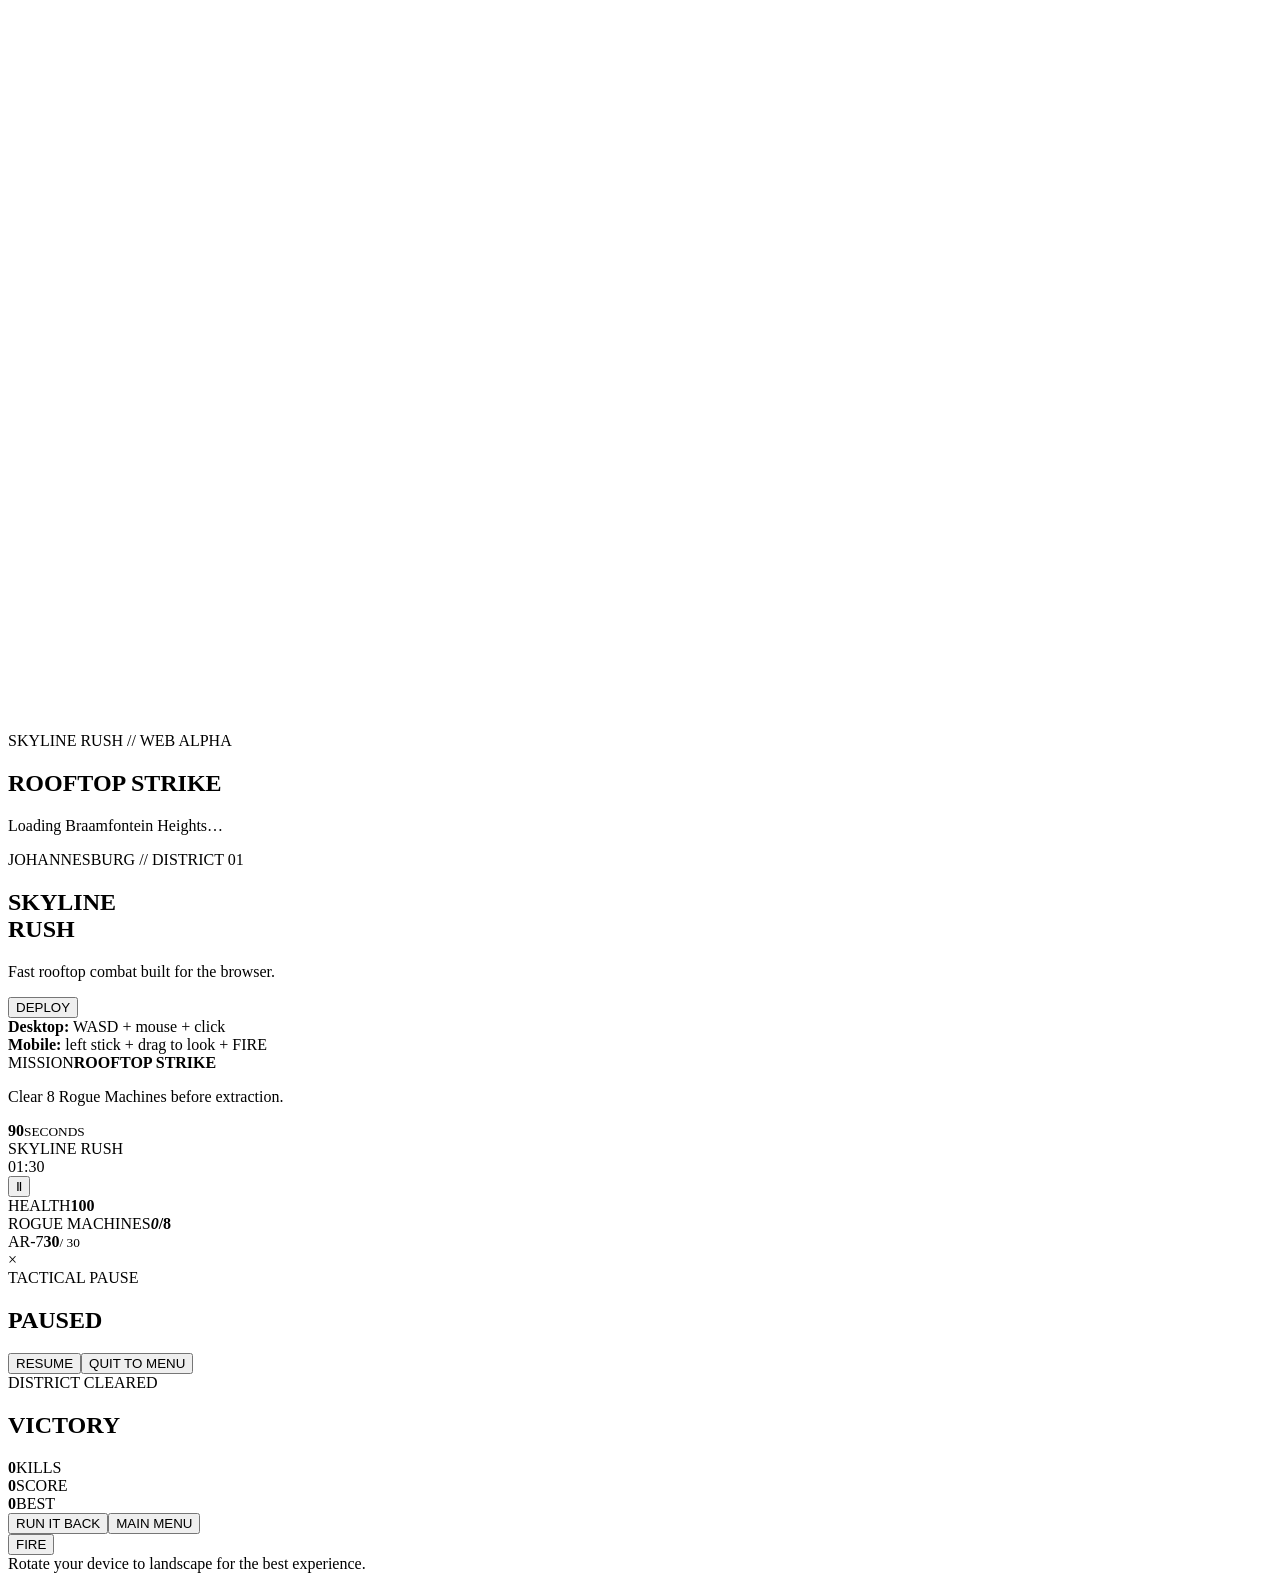
==== web/poki/index.html @ a9343906 "Add playable Skyline Rush Poki shell" ====
<!doctype html>
<html lang="en">
<head>
  <meta charset="utf-8">
  <meta name="viewport" content="width=device-width,initial-scale=1,maximum-scale=1,user-scalable=no,viewport-fit=cover">
  <meta name="theme-color" content="#071017">
  <title>Skyline Rush: Rooftop Strike</title>
  <link rel="stylesheet" href="./style.css">
  <script src="https://game-cdn.poki.com/scripts/v2/poki-sdk.js"></script>
</head>
<body>
<main id="shell">
  <canvas id="game" width="1280" height="720"></canvas>

  <section id="loading" class="screen active"><div class="card">
    <div class="eyebrow">SKYLINE RUSH // WEB ALPHA</div>
    <h1>ROOFTOP STRIKE</h1><p>Loading Braamfontein Heights…</p>
    <div class="loadbar"><i id="loadFill"></i></div>
  </div></section>

  <section id="menu" class="screen">
    <div class="hero">
      <div class="eyebrow">JOHANNESBURG // DISTRICT 01</div>
      <h1>SKYLINE<br><span>RUSH</span></h1>
      <p class="tag">Fast rooftop combat built for the browser.</p>
      <button id="startBtn" class="primary">DEPLOY</button>
      <div class="controls-note"><strong>Desktop:</strong> WASD + mouse + click<br><strong>Mobile:</strong> left stick + drag to look + FIRE</div>
    </div>
    <aside class="mission"><span>MISSION</span><strong>ROOFTOP STRIKE</strong><p>Clear 8 Rogue Machines before extraction.</p><div class="stat"><b>90</b><small>SECONDS</small></div></aside>
  </section>

  <section id="hud" class="hud">
    <div class="topbar"><div class="brand">SKYLINE RUSH</div><div id="timer">01:30</div><button id="pauseBtn" class="icon-btn">Ⅱ</button></div>
    <div class="health"><span>HEALTH</span><b id="healthText">100</b><i><em id="healthFill"></em></i></div>
    <div class="mission-mini"><span>ROGUE MACHINES</span><b><i id="kills">0</i>/8</b></div>
    <div class="ammo"><span>AR-7</span><b id="ammo">30</b><small>/ 30</small></div>
    <div class="crosshair"><i></i><i></i><i></i><i></i></div>
    <div id="hitmarker" class="hitmarker">×</div>
    <div id="damageFlash" class="damage-flash"></div>
  </section>

  <section id="pause" class="screen compact"><div class="card">
    <div class="eyebrow">TACTICAL PAUSE</div><h2>PAUSED</h2>
    <button id="resumeBtn" class="primary">RESUME</button><button id="quitBtn" class="secondary">QUIT TO MENU</button>
  </div></section>

  <section id="result" class="screen compact"><div class="card result-card">
    <div id="resultEyebrow" class="eyebrow">DISTRICT CLEARED</div><h2 id="resultTitle">VICTORY</h2>
    <div class="result-grid"><div><b id="resultKills">0</b><span>KILLS</span></div><div><b id="resultScore">0</b><span>SCORE</span></div><div><b id="bestScore">0</b><span>BEST</span></div></div>
    <button id="retryBtn" class="primary">RUN IT BACK</button><button id="resultMenuBtn" class="secondary">MAIN MENU</button>
  </div></section>

  <div id="mobileControls"><div id="stickZone"><div id="stick"><i></i></div></div><div id="lookZone"></div><button id="fireBtn">FIRE</button></div>
  <div id="rotateHint">Rotate your device to landscape for the best experience.</div>
</main>
<script src="./game.js"></script>
</body>
</html>
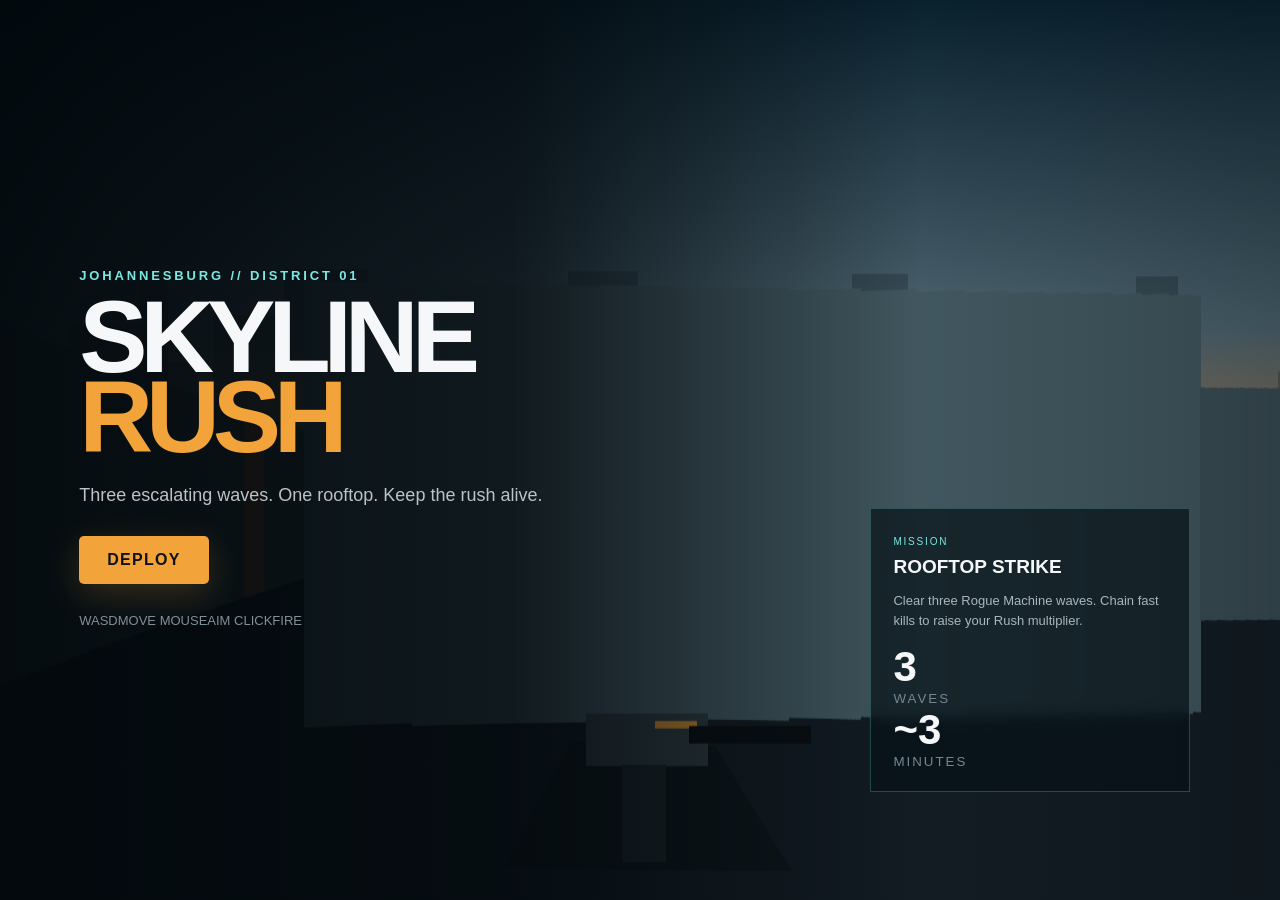
==== commit 1c555a60: "Polish Poki session loop and rewarded-revive UI" ====
--- a/web/poki/index.html
+++ b/web/poki/index.html
@@ -10,7 +10,7 @@
 </head>
 <body>
 <main id="shell">
-  <canvas id="game" width="1280" height="720"></canvas>
+  <canvas id="game" width="1280" height="720" aria-label="Skyline Rush game view"></canvas>
 
   <section id="loading" class="screen active"><div class="card">
     <div class="eyebrow">SKYLINE RUSH // WEB ALPHA</div>
@@ -22,21 +22,31 @@
     <div class="hero">
       <div class="eyebrow">JOHANNESBURG // DISTRICT 01</div>
       <h1>SKYLINE<br><span>RUSH</span></h1>
-      <p class="tag">Fast rooftop combat built for the browser.</p>
+      <p class="tag">Three escalating waves. One rooftop. Keep the rush alive.</p>
       <button id="startBtn" class="primary">DEPLOY</button>
-      <div class="controls-note"><strong>Desktop:</strong> WASD + mouse + click<br><strong>Mobile:</strong> left stick + drag to look + FIRE</div>
+      <div id="controlGuide" class="controls-note">
+        <span class="control-chip">WASD</span><span>MOVE</span>
+        <span class="control-chip">MOUSE</span><span>AIM</span>
+        <span class="control-chip">CLICK</span><span>FIRE</span>
+      </div>
     </div>
-    <aside class="mission"><span>MISSION</span><strong>ROOFTOP STRIKE</strong><p>Clear 8 Rogue Machines before extraction.</p><div class="stat"><b>90</b><small>SECONDS</small></div></aside>
+    <aside class="mission">
+      <span>MISSION</span><strong>ROOFTOP STRIKE</strong>
+      <p>Clear three Rogue Machine waves. Chain fast kills to raise your Rush multiplier.</p>
+      <div class="mission-row"><div class="stat"><b>3</b><small>WAVES</small></div><div class="stat"><b>~3</b><small>MINUTES</small></div></div>
+    </aside>
   </section>
 
   <section id="hud" class="hud">
-    <div class="topbar"><div class="brand">SKYLINE RUSH</div><div id="timer">01:30</div><button id="pauseBtn" class="icon-btn">Ⅱ</button></div>
+    <div class="topbar"><div class="brand">SKYLINE RUSH</div><div class="wave-label">WAVE <b id="wave">1</b>/3</div><div id="timer">00:45</div><button id="pauseBtn" class="icon-btn" aria-label="Pause">Ⅱ</button></div>
     <div class="health"><span>HEALTH</span><b id="healthText">100</b><i><em id="healthFill"></em></i></div>
-    <div class="mission-mini"><span>ROGUE MACHINES</span><b><i id="kills">0</i>/8</b></div>
+    <div class="mission-mini"><span>ROGUE MACHINES</span><b><i id="kills">0</i>/<i id="targets">5</i></b><em id="rush">RUSH x1</em></div>
     <div class="ammo"><span>AR-7</span><b id="ammo">30</b><small>/ 30</small></div>
     <div class="crosshair"><i></i><i></i><i></i><i></i></div>
     <div id="hitmarker" class="hitmarker">×</div>
     <div id="damageFlash" class="damage-flash"></div>
+    <div id="waveBanner" class="wave-banner">WAVE 2</div>
+    <div id="tutorial" class="tutorial">MOVE • AIM • FIRE • KEEP THE RUSH ALIVE</div>
   </section>
 
   <section id="pause" class="screen compact"><div class="card">
@@ -47,11 +57,12 @@
   <section id="result" class="screen compact"><div class="card result-card">
     <div id="resultEyebrow" class="eyebrow">DISTRICT CLEARED</div><h2 id="resultTitle">VICTORY</h2>
     <div class="result-grid"><div><b id="resultKills">0</b><span>KILLS</span></div><div><b id="resultScore">0</b><span>SCORE</span></div><div><b id="bestScore">0</b><span>BEST</span></div></div>
-    <button id="retryBtn" class="primary">RUN IT BACK</button><button id="resultMenuBtn" class="secondary">MAIN MENU</button>
+    <p id="resultNote" class="result-note"></p>
+    <div class="result-actions"><button id="retryBtn" class="primary">RUN IT BACK</button><button id="rewardBtn" class="reward">🎬 REVIVE</button><button id="resultMenuBtn" class="secondary">MAIN MENU</button></div>
   </div></section>
 
-  <div id="mobileControls"><div id="stickZone"><div id="stick"><i></i></div></div><div id="lookZone"></div><button id="fireBtn">FIRE</button></div>
-  <div id="rotateHint">Rotate your device to landscape for the best experience.</div>
+  <div id="mobileControls"><div id="stickZone"><div id="stick"><i></i></div></div><div id="lookZone"></div><button id="reloadBtn">R</button><button id="fireBtn">FIRE</button></div>
+  <div id="rotateHint">Rotate your device to landscape to deploy.</div>
 </main>
 <script src="./game.js"></script>
 </body>
--- a/web/poki/style.css
+++ b/web/poki/style.css
@@ -0,0 +1 @@
+*{box-sizing:border-box}html,body{margin:0;width:100%;height:100%;overflow:hidden;background:#030608;color:#f5f7f8;font-family:Arial,Helvetica,sans-serif;touch-action:none}button{font:inherit}#shell{position:fixed;inset:0;overflow:hidden;background:#05090c}#game{position:absolute;inset:0;width:100%;height:100%;display:block;background:#071016}.screen{position:absolute;inset:0;display:none;z-index:20;background:linear-gradient(90deg,rgba(2,8,12,.96) 0%,rgba(2,8,12,.82) 40%,rgba(2,8,12,.18) 72%,rgba(2,8,12,.35) 100%);padding:max(26px,env(safe-area-inset-top)) max(28px,env(safe-area-inset-right)) max(26px,env(safe-area-inset-bottom)) max(28px,env(safe-area-inset-left));align-items:center}.screen.active{display:flex}.screen.compact{justify-content:center;background:rgba(3,8,11,.8);backdrop-filter:blur(10px)}.hero{max-width:620px;margin-left:4vw}.eyebrow{font-size:13px;letter-spacing:.22em;color:#7ae9e2;font-weight:800;margin-bottom:14px}.hero h1{font-size:clamp(54px,8vw,112px);line-height:.78;margin:0;letter-spacing:-.07em}.hero h1 span{color:#f2a33a}.tag{font-size:18px;color:#b8c3ca;margin:28px 0 30px}.primary,.secondary{border:0;border-radius:5px;padding:15px 28px;font-weight:900;letter-spacing:.08em;cursor:pointer}.primary{background:#f2a33a;color:#101214;box-shadow:0 10px 34px rgba(242,163,58,.2)}.secondary{background:#15232a;color:#dbe5e9;margin-left:10px}.controls-note{margin-top:26px;color:#7f9099;font-size:13px;line-height:1.7}.mission{position:absolute;right:7vw;bottom:12vh;width:min(320px,34vw);padding:22px;border:1px solid rgba(122,233,226,.25);background:rgba(7,18,24,.7);backdrop-filter:blur(7px)}.mission>span,.health span,.mission-mini span,.ammo span{font-size:10px;letter-spacing:.18em;color:#7ae9e2}.mission strong{display:block;font-size:19px;margin:7px 0}.mission p{color:#a9b6bd;font-size:13px;line-height:1.5}.stat b{font-size:42px}.stat small{display:block;color:#768791;letter-spacing:.15em}.card{min-width:min(520px,88vw);padding:32px;border:1px solid rgba(122,233,226,.24);background:rgba(5,13,18,.93);box-shadow:0 24px 70px rgba(0,0,0,.35)}.card h1,.card h2{margin:0 0 18px;font-size:48px}.loadbar{height:4px;background:#16242b;overflow:hidden}.loadbar i{display:block;height:100%;width:0;background:#f2a33a;transition:width .2s}.hud{display:none;position:absolute;inset:0;z-index:10;pointer-events:none}.hud.active{display:block}.topbar{position:absolute;left:24px;right:24px;top:max(16px,env(safe-area-inset-top));display:flex;justify-content:center;align-items:center}.brand{position:absolute;left:0;font-weight:900;letter-spacing:.13em;font-size:13px}.topbar #timer{font-size:26px;font-weight:900}.icon-btn{pointer-events:auto;position:absolute;right:0;width:42px;height:42px;border:1px solid rgba(255,255,255,.15);background:rgba(4,9,12,.55);color:#fff;border-radius:50%}.health{position:absolute;left:24px;bottom:max(24px,env(safe-area-inset-bottom));width:210px}.health b{font-size:32px;margin-left:8px}.health>i{display:block;height:5px;background:rgba(255,255,255,.14);margin-top:6px}.health em{display:block;height:100%;width:100%;background:#7ae9e2}.mission-mini{position:absolute;right:24px;top:76px;text-align:right}.mission-mini b{display:block;font-size:24px;margin-top:4px}.ammo{position:absolute;right:24px;bottom:max(24px,env(safe-area-inset-bottom));text-align:right}.ammo b{display:inline-block;font-size:44px;margin-left:10px}.ammo small{color:#8a99a1}.crosshair{position:absolute;left:50%;top:50%;width:34px;height:34px;transform:translate(-50%,-50%)}.crosshair i{position:absolute;background:rgba(255,255,255,.9)}.crosshair i:nth-child(1){width:8px;height:2px;left:0;top:16px}.crosshair i:nth-child(2){width:8px;height:2px;right:0;top:16px}.crosshair i:nth-child(3){width:2px;height:8px;left:16px;top:0}.crosshair i:nth-child(4){width:2px;height:8px;left:16px;bottom:0}.hitmarker{position:absolute;left:50%;top:50%;transform:translate(-50%,-50%);font-size:46px;opacity:0}.hitmarker.show{opacity:1}.damage-flash{position:absolute;inset:0;background:radial-gradient(circle,transparent 40%,rgba(232,49,49,.58));opacity:0}.damage-flash.show{opacity:1}.result-grid{display:grid;grid-template-columns:repeat(3,1fr);gap:10px;margin:20px 0 28px}.result-grid div{padding:18px;background:#0d181e}.result-grid b{display:block;font-size:30px}.result-grid span{font-size:9px;letter-spacing:.16em;color:#7f9099}#mobileControls{display:none;position:absolute;inset:0;z-index:12;pointer-events:none}#stickZone{pointer-events:auto;position:absolute;left:max(20px,env(safe-area-inset-left));bottom:max(28px,env(safe-area-inset-bottom));width:170px;height:170px}#stick{position:absolute;width:112px;height:112px;border-radius:50%;border:2px solid rgba(255,255,255,.18);background:rgba(5,12,16,.28);left:29px;top:29px}#stick i{position:absolute;width:48px;height:48px;border-radius:50%;background:rgba(122,233,226,.34);border:1px solid rgba(122,233,226,.65);left:31px;top:31px}#lookZone{pointer-events:auto;position:absolute;right:0;top:64px;bottom:0;width:55%}#fireBtn{pointer-events:auto;position:absolute;right:max(26px,env(safe-area-inset-right));bottom:max(34px,env(safe-area-inset-bottom));width:92px;height:92px;border-radius:50%;border:2px solid rgba(242,163,58,.8);background:rgba(242,163,58,.24);color:#fff;font-weight:900}#rotateHint{display:none;position:absolute;inset:0;z-index:80;background:#061016;align-items:center;justify-content:center;text-align:center;padding:30px;font-weight:800}@media(pointer:coarse){#mobileControls.active{display:block}.controls-note{display:none}.mission{right:4vw;bottom:7vh}}@media(max-width:760px){.mission{display:none}.hero h1{font-size:64px}.hero{max-width:78vw}.card{padding:24px}.card h2{font-size:38px}}@media(orientation:portrait) and (max-width:900px){#rotateHint{display:flex}}
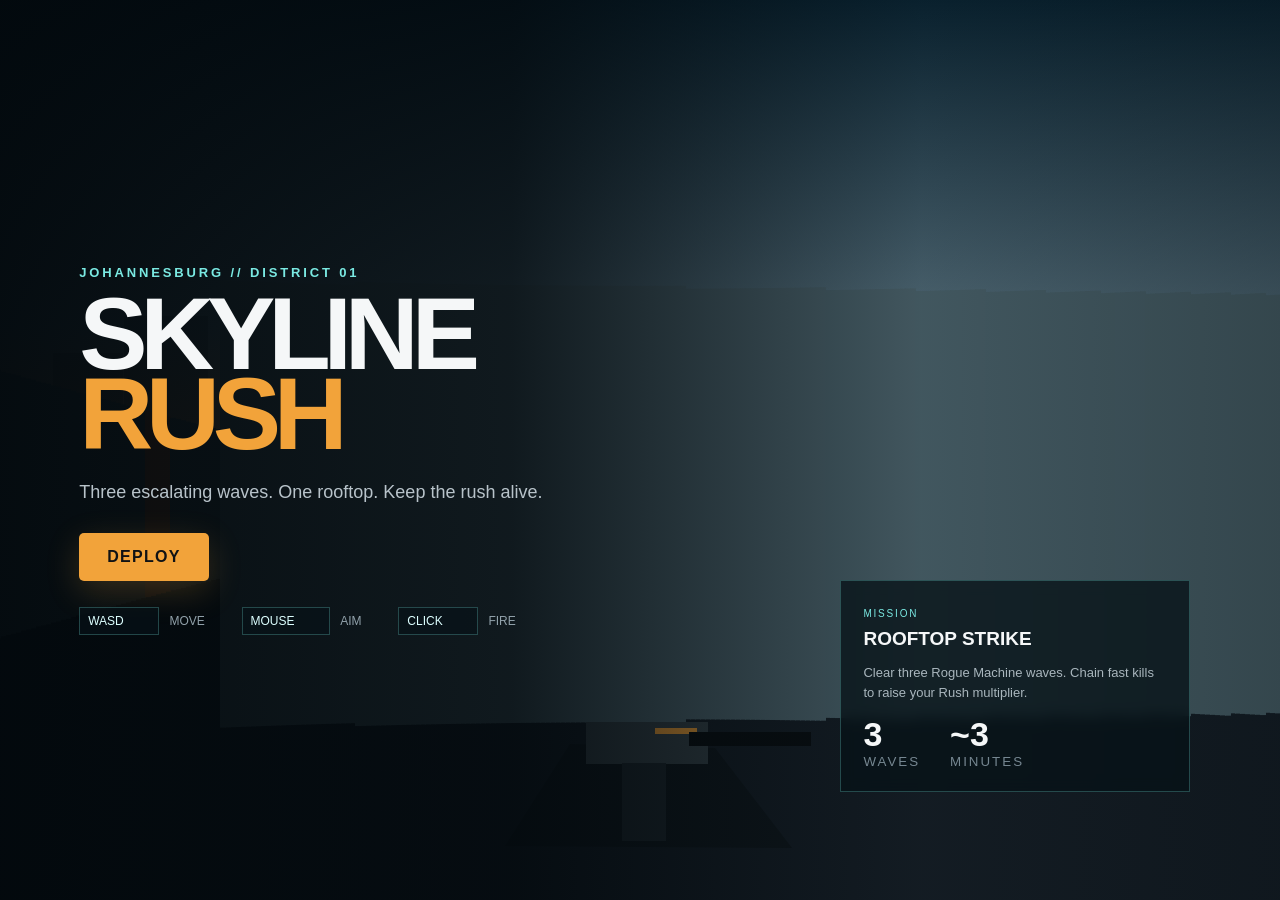
==== commit 8a64685d: "Add Poki operation streak result hook" ====
--- a/web/poki/index.html
+++ b/web/poki/index.html
@@ -56,9 +56,9 @@
 
   <section id="result" class="screen compact"><div class="card result-card">
     <div id="resultEyebrow" class="eyebrow">DISTRICT CLEARED</div><h2 id="resultTitle">VICTORY</h2>
-    <div class="result-grid"><div><b id="resultKills">0</b><span>KILLS</span></div><div><b id="resultScore">0</b><span>SCORE</span></div><div><b id="bestScore">0</b><span>BEST</span></div></div>
+    <div class="result-grid"><div><b id="resultKills">0</b><span>KILLS</span></div><div><b id="resultScore">0</b><span>SCORE</span></div><div><b id="contractStreak">0</b><span>STREAK</span></div><div><b id="bestScore">0</b><span>BEST</span></div></div>
     <p id="resultNote" class="result-note"></p>
-    <div class="result-actions"><button id="retryBtn" class="primary">RUN IT BACK</button><button id="rewardBtn" class="reward">🎬 REVIVE</button><button id="resultMenuBtn" class="secondary">MAIN MENU</button></div>
+    <div class="result-actions"><button id="retryBtn" class="primary">CONTINUE OPERATION</button><button id="rewardBtn" class="reward">🎬 REVIVE</button><button id="resultMenuBtn" class="secondary">MAIN MENU</button></div>
   </div></section>
 
   <div id="mobileControls"><div id="stickZone"><div id="stick"><i></i></div></div><div id="lookZone"></div><button id="reloadBtn">R</button><button id="fireBtn">FIRE</button></div>
--- a/web/poki/style.css
+++ b/web/poki/style.css
@@ -1 +1,4 @@
-*{box-sizing:border-box}html,body{margin:0;width:100%;height:100%;overflow:hidden;background:#030608;color:#f5f7f8;font-family:Arial,Helvetica,sans-serif;touch-action:none}button{font:inherit}#shell{position:fixed;inset:0;overflow:hidden;background:#05090c}#game{position:absolute;inset:0;width:100%;height:100%;display:block;background:#071016}.screen{position:absolute;inset:0;display:none;z-index:20;background:linear-gradient(90deg,rgba(2,8,12,.96) 0%,rgba(2,8,12,.82) 40%,rgba(2,8,12,.18) 72%,rgba(2,8,12,.35) 100%);padding:max(26px,env(safe-area-inset-top)) max(28px,env(safe-area-inset-right)) max(26px,env(safe-area-inset-bottom)) max(28px,env(safe-area-inset-left));align-items:center}.screen.active{display:flex}.screen.compact{justify-content:center;background:rgba(3,8,11,.8);backdrop-filter:blur(10px)}.hero{max-width:620px;margin-left:4vw}.eyebrow{font-size:13px;letter-spacing:.22em;color:#7ae9e2;font-weight:800;margin-bottom:14px}.hero h1{font-size:clamp(54px,8vw,112px);line-height:.78;margin:0;letter-spacing:-.07em}.hero h1 span{color:#f2a33a}.tag{font-size:18px;color:#b8c3ca;margin:28px 0 30px}.primary,.secondary{border:0;border-radius:5px;padding:15px 28px;font-weight:900;letter-spacing:.08em;cursor:pointer}.primary{background:#f2a33a;color:#101214;box-shadow:0 10px 34px rgba(242,163,58,.2)}.secondary{background:#15232a;color:#dbe5e9;margin-left:10px}.controls-note{margin-top:26px;color:#7f9099;font-size:13px;line-height:1.7}.mission{position:absolute;right:7vw;bottom:12vh;width:min(320px,34vw);padding:22px;border:1px solid rgba(122,233,226,.25);background:rgba(7,18,24,.7);backdrop-filter:blur(7px)}.mission>span,.health span,.mission-mini span,.ammo span{font-size:10px;letter-spacing:.18em;color:#7ae9e2}.mission strong{display:block;font-size:19px;margin:7px 0}.mission p{color:#a9b6bd;font-size:13px;line-height:1.5}.stat b{font-size:42px}.stat small{display:block;color:#768791;letter-spacing:.15em}.card{min-width:min(520px,88vw);padding:32px;border:1px solid rgba(122,233,226,.24);background:rgba(5,13,18,.93);box-shadow:0 24px 70px rgba(0,0,0,.35)}.card h1,.card h2{margin:0 0 18px;font-size:48px}.loadbar{height:4px;background:#16242b;overflow:hidden}.loadbar i{display:block;height:100%;width:0;background:#f2a33a;transition:width .2s}.hud{display:none;position:absolute;inset:0;z-index:10;pointer-events:none}.hud.active{display:block}.topbar{position:absolute;left:24px;right:24px;top:max(16px,env(safe-area-inset-top));display:flex;justify-content:center;align-items:center}.brand{position:absolute;left:0;font-weight:900;letter-spacing:.13em;font-size:13px}.topbar #timer{font-size:26px;font-weight:900}.icon-btn{pointer-events:auto;position:absolute;right:0;width:42px;height:42px;border:1px solid rgba(255,255,255,.15);background:rgba(4,9,12,.55);color:#fff;border-radius:50%}.health{position:absolute;left:24px;bottom:max(24px,env(safe-area-inset-bottom));width:210px}.health b{font-size:32px;margin-left:8px}.health>i{display:block;height:5px;background:rgba(255,255,255,.14);margin-top:6px}.health em{display:block;height:100%;width:100%;background:#7ae9e2}.mission-mini{position:absolute;right:24px;top:76px;text-align:right}.mission-mini b{display:block;font-size:24px;margin-top:4px}.ammo{position:absolute;right:24px;bottom:max(24px,env(safe-area-inset-bottom));text-align:right}.ammo b{display:inline-block;font-size:44px;margin-left:10px}.ammo small{color:#8a99a1}.crosshair{position:absolute;left:50%;top:50%;width:34px;height:34px;transform:translate(-50%,-50%)}.crosshair i{position:absolute;background:rgba(255,255,255,.9)}.crosshair i:nth-child(1){width:8px;height:2px;left:0;top:16px}.crosshair i:nth-child(2){width:8px;height:2px;right:0;top:16px}.crosshair i:nth-child(3){width:2px;height:8px;left:16px;top:0}.crosshair i:nth-child(4){width:2px;height:8px;left:16px;bottom:0}.hitmarker{position:absolute;left:50%;top:50%;transform:translate(-50%,-50%);font-size:46px;opacity:0}.hitmarker.show{opacity:1}.damage-flash{position:absolute;inset:0;background:radial-gradient(circle,transparent 40%,rgba(232,49,49,.58));opacity:0}.damage-flash.show{opacity:1}.result-grid{display:grid;grid-template-columns:repeat(3,1fr);gap:10px;margin:20px 0 28px}.result-grid div{padding:18px;background:#0d181e}.result-grid b{display:block;font-size:30px}.result-grid span{font-size:9px;letter-spacing:.16em;color:#7f9099}#mobileControls{display:none;position:absolute;inset:0;z-index:12;pointer-events:none}#stickZone{pointer-events:auto;position:absolute;left:max(20px,env(safe-area-inset-left));bottom:max(28px,env(safe-area-inset-bottom));width:170px;height:170px}#stick{position:absolute;width:112px;height:112px;border-radius:50%;border:2px solid rgba(255,255,255,.18);background:rgba(5,12,16,.28);left:29px;top:29px}#stick i{position:absolute;width:48px;height:48px;border-radius:50%;background:rgba(122,233,226,.34);border:1px solid rgba(122,233,226,.65);left:31px;top:31px}#lookZone{pointer-events:auto;position:absolute;right:0;top:64px;bottom:0;width:55%}#fireBtn{pointer-events:auto;position:absolute;right:max(26px,env(safe-area-inset-right));bottom:max(34px,env(safe-area-inset-bottom));width:92px;height:92px;border-radius:50%;border:2px solid rgba(242,163,58,.8);background:rgba(242,163,58,.24);color:#fff;font-weight:900}#rotateHint{display:none;position:absolute;inset:0;z-index:80;background:#061016;align-items:center;justify-content:center;text-align:center;padding:30px;font-weight:800}@media(pointer:coarse){#mobileControls.active{display:block}.controls-note{display:none}.mission{right:4vw;bottom:7vh}}@media(max-width:760px){.mission{display:none}.hero h1{font-size:64px}.hero{max-width:78vw}.card{padding:24px}.card h2{font-size:38px}}@media(orientation:portrait) and (max-width:900px){#rotateHint{display:flex}}+*{box-sizing:border-box}html,body{margin:0;width:100%;height:100%;overflow:hidden;background:#030608;color:#f5f7f8;font-family:Arial,Helvetica,sans-serif;touch-action:none}button{font:inherit}#shell{position:fixed;inset:0;overflow:hidden;background:#05090c}#game{position:absolute;inset:0;width:100%;height:100%;display:block;background:#071016;object-fit:cover;object-position:center}.screen{position:absolute;inset:0;display:none;z-index:20;background:linear-gradient(90deg,rgba(2,8,12,.96) 0%,rgba(2,8,12,.82) 40%,rgba(2,8,12,.18) 72%,rgba(2,8,12,.35) 100%);padding:max(26px,env(safe-area-inset-top)) max(28px,env(safe-area-inset-right)) max(26px,env(safe-area-inset-bottom)) max(28px,env(safe-area-inset-left));align-items:center}.screen.active{display:flex}.screen.compact{justify-content:center;background:rgba(3,8,11,.82);backdrop-filter:blur(10px)}.hero{max-width:650px;margin-left:4vw}.eyebrow{font-size:13px;letter-spacing:.22em;color:#7ae9e2;font-weight:800;margin-bottom:14px}.hero h1{font-size:clamp(54px,8vw,112px);line-height:.78;margin:0;letter-spacing:-.07em}.hero h1 span{color:#f2a33a}.tag{font-size:18px;color:#b8c3ca;margin:28px 0 30px;max-width:540px}.primary,.secondary,.reward{border:0;border-radius:5px;padding:15px 28px;font-weight:900;letter-spacing:.08em;cursor:pointer;min-height:48px}.primary{background:#f2a33a;color:#101214;box-shadow:0 10px 34px rgba(242,163,58,.2)}.secondary{background:#15232a;color:#dbe5e9}.reward{background:#24556b;color:#eafcff;border:1px solid #4b93af}.result-actions{display:flex;gap:10px;flex-wrap:wrap}.controls-note{margin-top:26px;color:#91a1aa;font-size:12px;display:grid;grid-template-columns:auto auto auto auto auto auto;gap:8px 10px;align-items:center}.control-chip{padding:6px 8px;border:1px solid rgba(122,233,226,.25);background:rgba(7,18,24,.65);color:#dff}.mission{position:absolute;right:7vw;bottom:12vh;width:min(350px,35vw);padding:22px;border:1px solid rgba(122,233,226,.25);background:rgba(7,18,24,.78);backdrop-filter:blur(7px)}.mission>span,.health span,.mission-mini span,.ammo span,.wave-label{font-size:10px;letter-spacing:.18em;color:#7ae9e2}.mission strong{display:block;font-size:19px;margin:7px 0}.mission p{color:#a9b6bd;font-size:13px;line-height:1.5}.mission-row{display:flex;gap:30px}.stat b{font-size:34px}.stat small{display:block;color:#768791;letter-spacing:.15em}.card{min-width:min(540px,88vw);padding:32px;border:1px solid rgba(122,233,226,.24);background:rgba(5,13,18,.94);box-shadow:0 24px 70px rgba(0,0,0,.35)}.card h1,.card h2{margin:0 0 18px;font-size:48px}.loadbar{height:4px;background:#16242b;overflow:hidden}.loadbar i{display:block;height:100%;width:0;background:#f2a33a;transition:width .2s}.hud{display:none;position:absolute;inset:0;z-index:10;pointer-events:none}.hud.active{display:block}.topbar{position:absolute;left:24px;right:24px;top:max(16px,env(safe-area-inset-top));display:flex;justify-content:center;align-items:center;gap:30px}.brand{position:absolute;left:0;font-weight:900;letter-spacing:.13em;font-size:13px}.topbar #timer{font-size:26px;font-weight:900}.wave-label b{color:#fff;font-size:14px}.icon-btn{pointer-events:auto;position:absolute;right:0;width:42px;height:42px;border:1px solid rgba(255,255,255,.15);background:rgba(4,9,12,.55);color:#fff;border-radius:50%}.health{position:absolute;left:24px;bottom:max(24px,env(safe-area-inset-bottom));width:210px}.health b{font-size:32px;margin-left:8px}.health>i{display:block;height:5px;background:rgba(255,255,255,.14);margin-top:6px}.health em{display:block;height:100%;width:100%;background:#7ae9e2}.mission-mini{position:absolute;right:24px;top:76px;text-align:right}.mission-mini b{display:block;font-size:24px;margin-top:4px}.mission-mini em{display:block;margin-top:8px;color:#f2a33a;font-style:normal;font-size:12px;font-weight:900;letter-spacing:.12em}.ammo{position:absolute;right:24px;bottom:max(24px,env(safe-area-inset-bottom));text-align:right}.ammo b{display:inline-block;font-size:44px;margin-left:10px}.ammo small{color:#8a99a1}.crosshair{position:absolute;left:50%;top:50%;width:34px;height:34px;transform:translate(-50%,-50%)}.crosshair i{position:absolute;background:rgba(255,255,255,.9)}.crosshair i:nth-child(1){width:8px;height:2px;left:0;top:16px}.crosshair i:nth-child(2){width:8px;height:2px;right:0;top:16px}.crosshair i:nth-child(3){width:2px;height:8px;left:16px;top:0}.crosshair i:nth-child(4){width:2px;height:8px;left:16px;bottom:0}.hitmarker{position:absolute;left:50%;top:50%;transform:translate(-50%,-50%);font-size:46px;opacity:0}.hitmarker.show{opacity:1}.damage-flash{position:absolute;inset:0;background:radial-gradient(circle,transparent 40%,rgba(232,49,49,.58));opacity:0;transition:opacity .08s}.damage-flash.show{opacity:1}.wave-banner{position:absolute;left:50%;top:31%;transform:translate(-50%,-50%) scale(.92);font-size:42px;font-weight:1000;letter-spacing:.12em;color:#fff;text-shadow:0 5px 25px #000;opacity:0;transition:.18s}.wave-banner.show{opacity:1;transform:translate(-50%,-50%) scale(1)}.tutorial{position:absolute;left:50%;bottom:13%;transform:translateX(-50%);padding:9px 14px;background:rgba(3,8,11,.65);border:1px solid rgba(122,233,226,.18);font-size:10px;letter-spacing:.16em;color:#c6d5da;opacity:0;transition:.2s}.tutorial.show{opacity:1}.result-grid{display:grid;grid-template-columns:repeat(3,1fr);gap:10px;margin:20px 0 16px}.result-grid div{padding:18px;background:#0d181e}.result-grid b{display:block;font-size:30px}.result-grid span{font-size:9px;letter-spacing:.16em;color:#7f9099}.result-note{min-height:20px;color:#8fa0a9;font-size:12px;margin:0 0 18px}#mobileControls{display:none;position:absolute;inset:0;z-index:12;pointer-events:none}#stickZone{pointer-events:auto;position:absolute;left:max(20px,env(safe-area-inset-left));bottom:max(22px,env(safe-area-inset-bottom));width:170px;height:170px}#stick{position:absolute;width:112px;height:112px;border-radius:50%;border:2px solid rgba(255,255,255,.18);background:rgba(5,12,16,.28);left:29px;top:29px}#stick i{position:absolute;width:48px;height:48px;border-radius:50%;background:rgba(122,233,226,.34);border:1px solid rgba(122,233,226,.65);left:31px;top:31px}#lookZone{pointer-events:auto;position:absolute;right:0;top:64px;bottom:0;width:58%}#fireBtn,#reloadBtn{pointer-events:auto;position:absolute;border-radius:50%;font-weight:900;color:#fff}#fireBtn{right:max(26px,env(safe-area-inset-right));bottom:max(30px,env(safe-area-inset-bottom));width:92px;height:92px;border:2px solid rgba(242,163,58,.8);background:rgba(242,163,58,.24)}#reloadBtn{right:max(128px,calc(env(safe-area-inset-right) + 128px));bottom:max(44px,calc(env(safe-area-inset-bottom) + 44px));width:54px;height:54px;border:1px solid rgba(122,233,226,.6);background:rgba(30,77,90,.42)}#rotateHint{display:none;position:absolute;inset:0;z-index:80;background:#061016;align-items:center;justify-content:center;text-align:center;padding:30px;font-weight:800}.touch #mobileControls.active{display:block}.touch .controls-note{display:none}@media(max-width:760px){.mission{display:none}.hero h1{font-size:64px}.hero{max-width:78vw}.card{padding:24px}.card h2{font-size:38px}.result-actions button{flex:1 1 46%;padding:12px 10px}.topbar{left:14px;right:14px}.brand{font-size:10px}.health{left:14px;width:170px}.ammo{right:14px}.mission-mini{right:14px}}@media(orientation:portrait) and (max-width:900px){#rotateHint{display:flex}}
+.ad-active .screen button,.ad-active #mobileControls{pointer-events:none!important}.touch .ammo{right:max(20px,env(safe-area-inset-right));bottom:max(142px,calc(env(safe-area-inset-bottom) + 142px));padding:5px 8px;background:rgba(3,8,11,.45);border-radius:4px}.touch .ammo b{font-size:34px}.touch .ammo span{display:none}
+
+.mission-mini em.hot{color:#fff;text-shadow:0 0 12px #f2a33a,0 0 24px #f2a33a;animation:rushPulse .55s ease-in-out infinite alternate}@keyframes rushPulse{from{transform:scale(1)}to{transform:scale(1.08)}}
